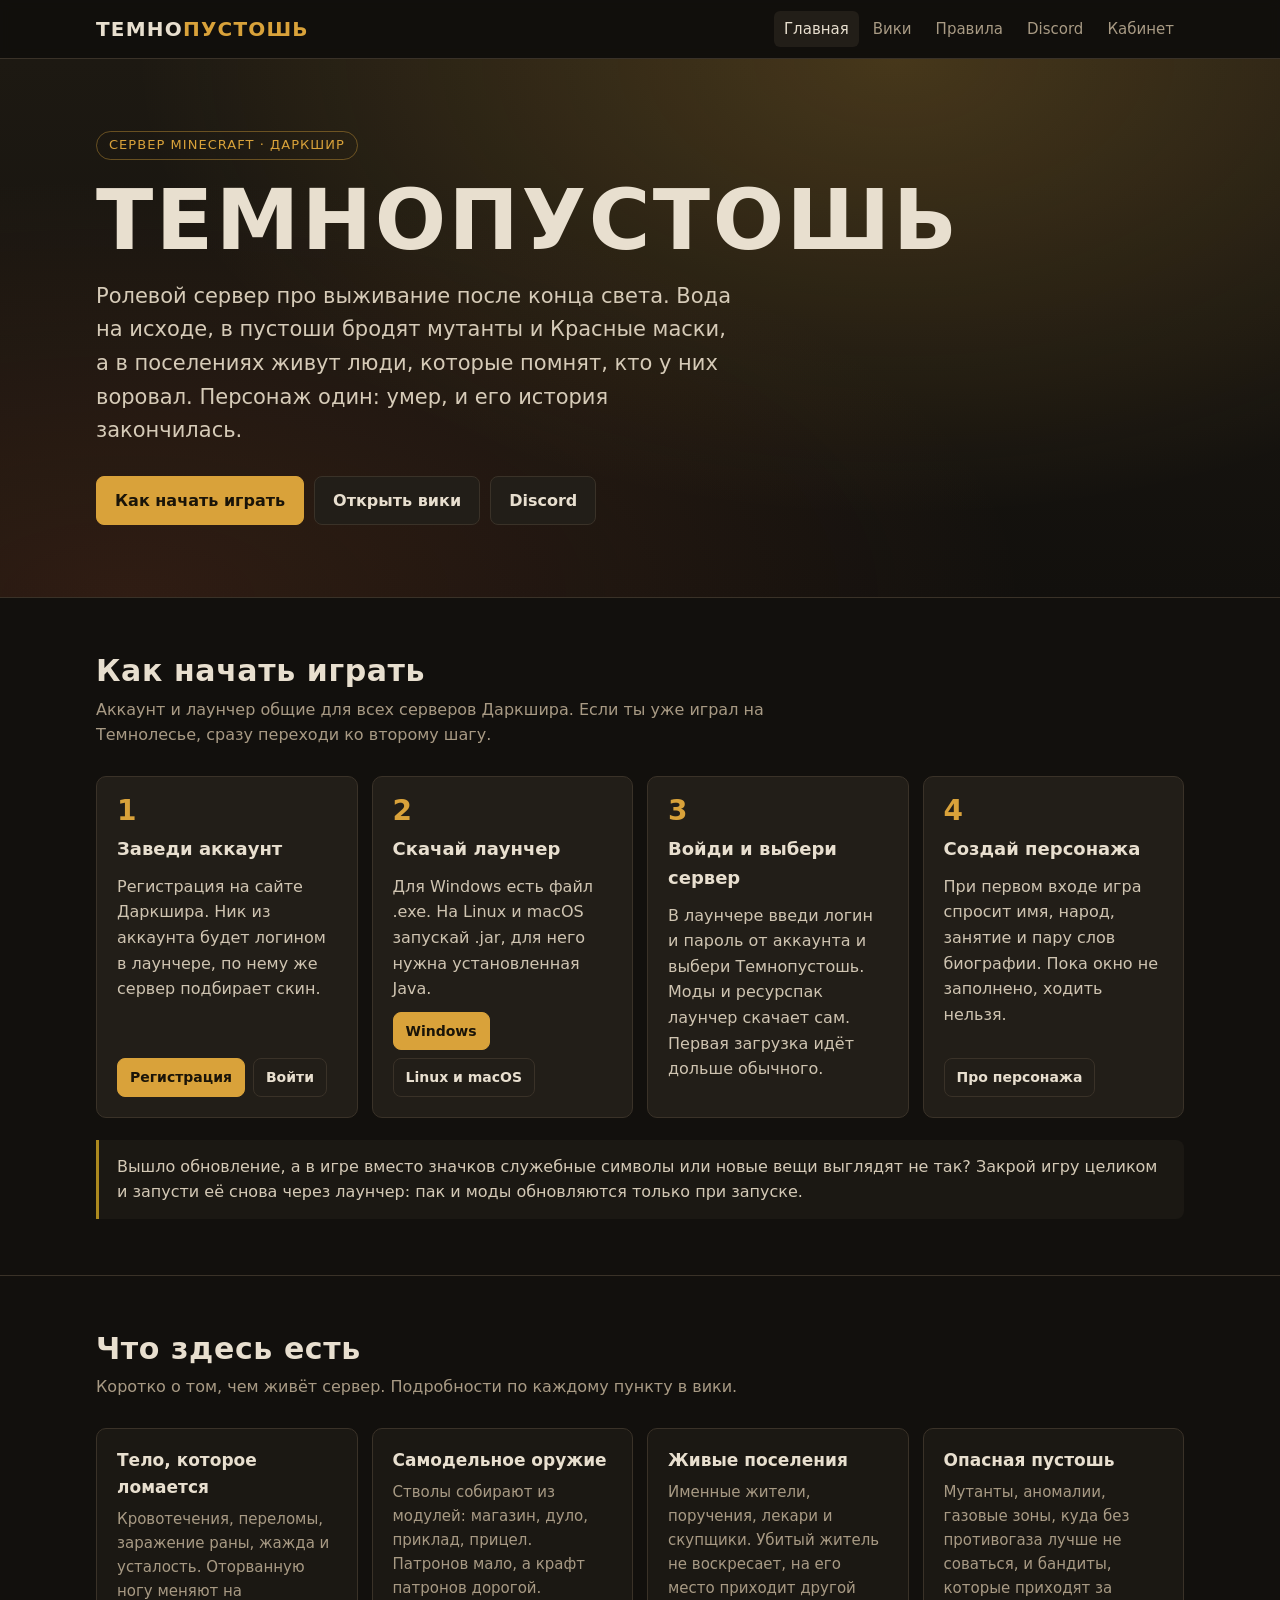
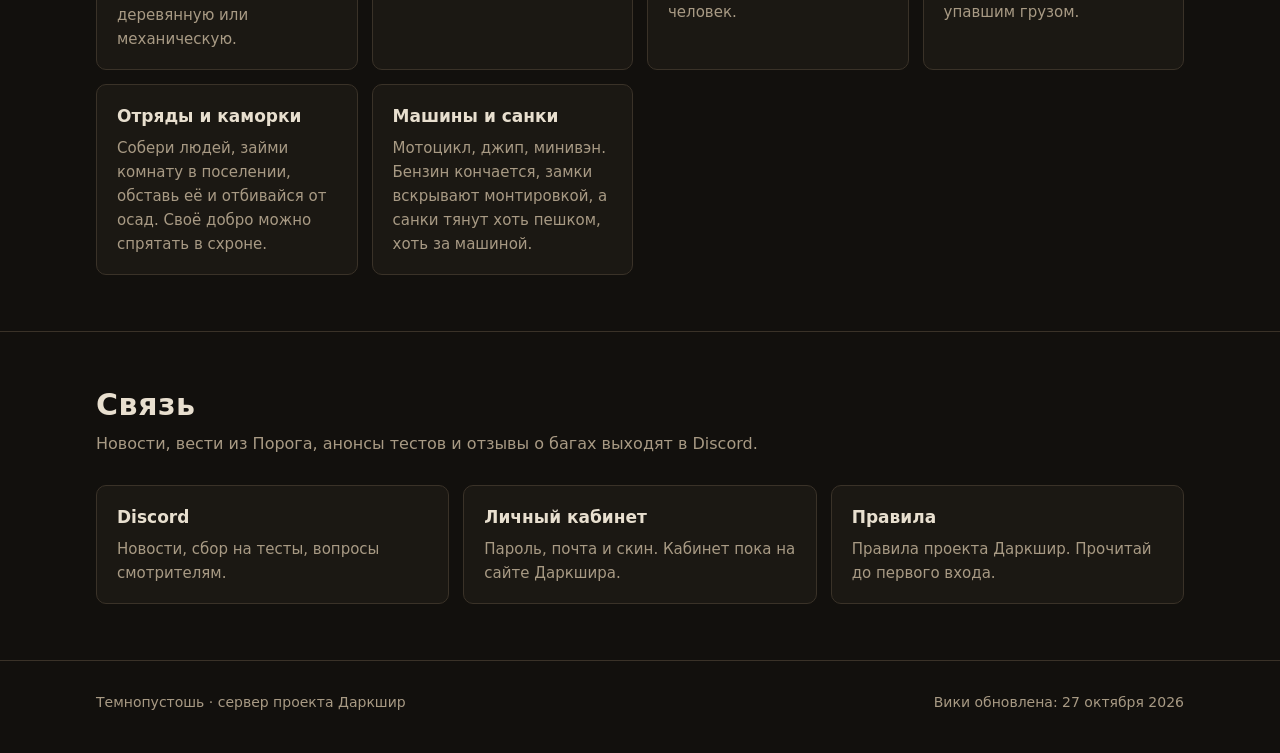
==== index.html @ 7903868f "Сайт и вики Темнопустоши" ====
<!doctype html>
<html lang="ru">
<head>
<meta charset="utf-8">
<meta name="viewport" content="width=device-width, initial-scale=1">
<title>Темнопустошь</title>
<meta name="description" content="Темнопустошь — ролевой сервер Minecraft про выживание в пустоши. Как начать играть, лаунчер, Discord и вики.">
<link rel="icon" href="data:image/svg+xml,%3Csvg xmlns='http://www.w3.org/2000/svg' viewBox='0 0 32 32'%3E%3Crect width='32' height='32' rx='6' fill='%2312100d'/%3E%3Cpath d='M6 24 16 6l10 18z' fill='none' stroke='%23d9a23a' stroke-width='3'/%3E%3C/svg%3E">
<link rel="stylesheet" href="style.css">
<script src="config.js"></script>
</head>
<body>
<header class="top">
  <div class="wrap">
    <a class="logo" href="index.html">Темно<span>пустошь</span></a>
    <nav class="nav">
      <a href="index.html" aria-current="page">Главная</a>
      <a href="wiki.html">Вики</a>
      <a data-link="rules" href="#">Правила</a>
      <a data-link="discord" href="#">Discord</a>
      <a data-link="profile" href="#">Кабинет</a>
    </nav>
  </div>
</header>

<main>
  <section class="hero">
    <div class="wrap">
      <span class="tag">Сервер Minecraft · Даркшир</span>
      <h1>Темнопустошь</h1>
      <p class="lead">Ролевой сервер про выживание после конца света. Вода на исходе, в пустоши бродят мутанты и Красные маски, а в поселениях живут люди, которые помнят, кто у них воровал. Персонаж один: умер, и его история закончилась.</p>
      <div class="actions">
        <a class="btn main" href="#start">Как начать играть</a>
        <a class="btn" href="wiki.html">Открыть вики</a>
        <a class="btn" data-link="discord" href="#">Discord</a>
      </div>
    </div>
  </section>

  <section class="block" id="start">
    <div class="wrap">
      <h2>Как начать играть</h2>
      <p class="sub">Аккаунт и лаунчер общие для всех серверов Даркшира. Если ты уже играл на Темнолесье, сразу переходи ко второму шагу.</p>
      <div class="steps">
        <div class="step">
          <h3>Заведи аккаунт</h3>
          <p>Регистрация на сайте Даркшира. Ник из аккаунта будет логином в лаунчере, по нему же сервер подбирает скин.</p>
          <div class="row">
            <a class="btn main small" data-link="register" href="#">Регистрация</a>
            <a class="btn small" data-link="login" href="#">Войти</a>
          </div>
        </div>
        <div class="step">
          <h3>Скачай лаунчер</h3>
          <p>Для Windows есть файл .exe. На Linux и macOS запускай .jar, для него нужна установленная Java.</p>
          <div class="row">
            <a class="btn main small" data-link="launcherWin" href="#">Windows</a>
            <a class="btn small" data-link="launcherJar" href="#">Linux и macOS</a>
          </div>
        </div>
        <div class="step">
          <h3>Войди и выбери сервер</h3>
          <p>В лаунчере введи логин и пароль от аккаунта и выбери Темнопустошь. Моды и ресурспак лаунчер скачает сам. Первая загрузка идёт дольше обычного.</p>
        </div>
        <div class="step">
          <h3>Создай персонажа</h3>
          <p>При первом входе игра спросит имя, народ, занятие и пару слов биографии. Пока окно не заполнено, ходить нельзя.</p>
          <div class="row"><a class="btn small" href="wiki.html#character">Про персонажа</a></div>
        </div>
      </div>
      <p class="note">Вышло обновление, а в игре вместо значков служебные символы или новые вещи выглядят не так? Закрой игру целиком и запусти её снова через лаунчер: пак и моды обновляются только при запуске.</p>
    </div>
  </section>

  <section class="block">
    <div class="wrap">
      <h2>Что здесь есть</h2>
      <p class="sub">Коротко о том, чем живёт сервер. Подробности по каждому пункту в вики.</p>
      <div class="cards">
        <a class="card" href="wiki.html#medical"><h3>Тело, которое ломается</h3><p>Кровотечения, переломы, заражение раны, жажда и усталость. Оторванную ногу меняют на деревянную или механическую.</p></a>
        <a class="card" href="wiki.html#weapons"><h3>Самодельное оружие</h3><p>Стволы собирают из модулей: магазин, дуло, приклад, прицел. Патронов мало, а крафт патронов дорогой.</p></a>
        <a class="card" href="wiki.html#npc"><h3>Живые поселения</h3><p>Именные жители, поручения, лекари и скупщики. Убитый житель не воскресает, на его место приходит другой человек.</p></a>
        <a class="card" href="wiki.html#world"><h3>Опасная пустошь</h3><p>Мутанты, аномалии, газовые зоны, куда без противогаза лучше не соваться, и бандиты, которые приходят за упавшим грузом.</p></a>
        <a class="card" href="wiki.html#territory"><h3>Отряды и каморки</h3><p>Собери людей, займи комнату в поселении, обставь её и отбивайся от осад. Своё добро можно спрятать в схроне.</p></a>
        <a class="card" href="wiki.html#transport"><h3>Машины и санки</h3><p>Мотоцикл, джип, минивэн. Бензин кончается, замки вскрывают монтировкой, а санки тянут хоть пешком, хоть за машиной.</p></a>
      </div>
    </div>
  </section>

  <section class="block">
    <div class="wrap">
      <h2>Связь</h2>
      <p class="sub">Новости, вести из Порога, анонсы тестов и отзывы о багах выходят в Discord.</p>
      <div class="cards">
        <a class="card" data-link="discord" href="#"><h3>Discord</h3><p>Новости, сбор на тесты, вопросы смотрителям.</p></a>
        <a class="card" data-link="profile" href="#"><h3>Личный кабинет</h3><p>Пароль, почта и скин. Кабинет пока на сайте Даркшира.</p></a>
        <a class="card" data-link="rules" href="#"><h3>Правила</h3><p>Правила проекта Даркшир. Прочитай до первого входа.</p></a>
      </div>
    </div>
  </section>
</main>

<footer class="foot">
  <div class="wrap">
    <span>Темнопустошь · сервер проекта Даркшир</span>
    <span>Вики обновлена: <span data-site="updated"></span></span>
  </div>
</footer>
</body>
</html>
---- style.css ----
:root {
  --bg: #12100d;
  --bg-2: #1b1813;
  --panel: #221e18;
  --line: #3a3228;
  --text: #e8dfcf;
  --muted: #a89a84;
  --accent: #d9a23a;
  --accent-2: #ac891e;
  --rust: #b4552d;
  --ok: #8fae5b;
  --radius: 10px;
  --wrap: 1120px;
  --font: "Segoe UI", system-ui, -apple-system, Roboto, "Helvetica Neue", Arial, sans-serif;
  --font-head: "Bahnschrift", "Arial Narrow", "Roboto Condensed", var(--font);
}

* { box-sizing: border-box; }
html { scroll-behavior: smooth; }
body {
  margin: 0;
  background: var(--bg);
  color: var(--text);
  font: 16px/1.6 var(--font);
  -webkit-font-smoothing: antialiased;
}
a { color: var(--accent); }
a:hover { color: #f0c066; }
img { max-width: 100%; }
.wrap { max-width: var(--wrap); margin: 0 auto; padding: 0 16px; }

/* Шапка */
.top {
  position: sticky; top: 0; z-index: 10;
  background: rgba(18, 16, 13, .92);
  backdrop-filter: blur(6px);
  border-bottom: 1px solid var(--line);
}
.top .wrap { display: flex; align-items: center; gap: 16px; min-height: 58px; flex-wrap: wrap; }
.logo {
  font: 700 20px/1 var(--font-head); letter-spacing: .06em; text-transform: uppercase;
  color: var(--text); text-decoration: none; margin-right: auto;
}
.logo span { color: var(--accent); }
.nav { display: flex; gap: 4px; flex-wrap: wrap; }
.nav a {
  color: var(--muted); text-decoration: none; padding: 6px 10px; border-radius: 6px; font-size: 15px;
}
.nav a:hover, .nav a[aria-current="page"] { color: var(--text); background: var(--panel); }

/* Кнопки */
.btn {
  display: inline-flex; align-items: center; justify-content: center; gap: 8px;
  padding: 11px 18px; border-radius: 8px; border: 1px solid var(--line);
  background: var(--panel); color: var(--text); text-decoration: none; font-weight: 600;
  transition: border-color .15s, background .15s;
}
.btn:hover { border-color: var(--accent); color: var(--text); }
.btn.main { background: var(--accent); border-color: var(--accent); color: #1a1408; }
.btn.main:hover { background: #f0b850; color: #1a1408; }
.btn.small { padding: 7px 12px; font-size: 14px; }

/* Главная */
.hero {
  position: relative; overflow: hidden;
  border-bottom: 1px solid var(--line);
  background:
    radial-gradient(ellipse at 70% 0%, rgba(217, 162, 58, .22), transparent 60%),
    radial-gradient(ellipse at 10% 100%, rgba(180, 85, 45, .18), transparent 55%),
    linear-gradient(180deg, #1d1912, var(--bg));
}
.hero .wrap { padding-top: 72px; padding-bottom: 72px; }
.hero h1 {
  font: 700 clamp(40px, 8vw, 84px)/1 var(--font-head);
  letter-spacing: .03em; text-transform: uppercase; margin: 0 0 18px;
}
.hero p.lead { font-size: clamp(17px, 2.2vw, 21px); max-width: 640px; color: #d6cbb8; margin: 0 0 28px; }
.hero .actions { display: flex; gap: 10px; flex-wrap: wrap; }
.tag {
  display: inline-block; font-size: 13px; letter-spacing: .08em; text-transform: uppercase;
  color: var(--accent); border: 1px solid rgba(217, 162, 58, .4); border-radius: 99px; padding: 3px 12px; margin-bottom: 18px;
}

section.block { padding: 56px 0; border-bottom: 1px solid var(--line); }
section.block h2 { font: 700 30px/1.15 var(--font-head); margin: 0 0 8px; letter-spacing: .02em; }
section.block > .wrap > p.sub { color: var(--muted); margin: 0 0 28px; max-width: 680px; }

.steps { display: grid; grid-template-columns: repeat(auto-fit, minmax(230px, 1fr)); gap: 14px; counter-reset: step; }
.step {
  background: var(--panel); border: 1px solid var(--line); border-radius: var(--radius); padding: 20px;
  display: flex; flex-direction: column; gap: 10px;
}
.step::before {
  counter-increment: step; content: counter(step);
  font: 700 28px/1 var(--font-head); color: var(--accent);
}
.step h3 { margin: 0; font-size: 18px; }
.step p { margin: 0; color: #cfc4b1; flex: 1; }
.step .row { display: flex; gap: 8px; flex-wrap: wrap; }

.cards { display: grid; grid-template-columns: repeat(auto-fit, minmax(250px, 1fr)); gap: 14px; }
.card {
  display: block; background: var(--bg-2); border: 1px solid var(--line); border-radius: var(--radius);
  padding: 18px 20px; color: var(--text); text-decoration: none;
}
a.card:hover { border-color: var(--accent); color: var(--text); }
.card h3 { margin: 0 0 6px; font-size: 17px; }
.card p { margin: 0; color: var(--muted); font-size: 15px; }

.note {
  background: var(--bg-2); border-left: 3px solid var(--accent-2); padding: 14px 18px; border-radius: 0 8px 8px 0;
  color: #d4c9b6; margin: 22px 0 0;
}
.foot { padding: 30px 0 40px; color: var(--muted); font-size: 14px; }
.foot .wrap { display: flex; gap: 16px; flex-wrap: wrap; justify-content: space-between; }
.foot a { color: var(--muted); }

/* Вики */
.wiki { display: grid; grid-template-columns: 260px minmax(0, 1fr); gap: 32px; padding-top: 28px; padding-bottom: 60px; }
.side { position: sticky; top: 74px; align-self: start; max-height: calc(100vh - 90px); overflow: auto; padding-right: 4px; }
.search {
  width: 100%; padding: 10px 12px; border-radius: 8px; border: 1px solid var(--line);
  background: var(--bg-2); color: var(--text); font: inherit; margin-bottom: 14px;
}
.search:focus { outline: none; border-color: var(--accent); }
.toc { list-style: none; margin: 0; padding: 0; }
.toc a {
  display: block; padding: 6px 10px; border-radius: 6px; color: var(--muted); text-decoration: none; font-size: 15px;
}
.toc a:hover { color: var(--text); background: var(--panel); }
.toc a.on { color: var(--text); background: var(--panel); box-shadow: inset 2px 0 0 var(--accent); }
.toc .n { float: right; color: #6f6455; font-size: 13px; }

.article h1 { font: 700 34px/1.1 var(--font-head); margin: 0 0 6px; }
.article .intro { color: var(--muted); margin: 0 0 24px; }
.entry {
  background: var(--bg-2); border: 1px solid var(--line); border-radius: var(--radius);
  padding: 18px 22px; margin-bottom: 14px; scroll-margin-top: 80px;
}
.entry h2 { font-size: 20px; margin: 0 0 4px; }
.entry h2 a { color: var(--text); text-decoration: none; }
.entry h2 a:hover::after { content: " #"; color: var(--accent); }
.entry .lead { color: #e2d6c2; margin: 0 0 10px; font-weight: 500; }
.entry p { margin: 0 0 8px; color: #cdc2af; }
.entry ul { margin: 0 0 8px; padding-left: 20px; color: #cdc2af; }
.entry li { margin-bottom: 4px; }
.keys {
  margin-top: 10px; padding-top: 10px; border-top: 1px dashed var(--line);
  font-size: 14px; color: var(--muted);
}
.keys b { color: var(--accent); font-weight: 600; }
kbd {
  font: 600 13px/1 var(--font); padding: 3px 6px; border-radius: 4px; border: 1px solid #4a4134;
  background: #2b251d; color: var(--text); white-space: nowrap;
}
mark { background: rgba(217, 162, 58, .35); color: inherit; border-radius: 2px; }
.empty { color: var(--muted); padding: 30px 0; }
.menu-btn { display: none; }

@media (max-width: 860px) {
  .wiki { grid-template-columns: 1fr; gap: 0; padding-top: 16px; }
  .side { position: static; max-height: none; overflow: visible; margin-bottom: 18px; }
  .toc { display: none; }
  .toc.open { display: block; margin-bottom: 8px; }
  .menu-btn { display: inline-flex; width: 100%; margin-bottom: 10px; }
  .hero .wrap { padding-top: 48px; padding-bottom: 48px; }
  .entry { padding: 16px; }
  .nav a { padding: 6px 8px; }
}
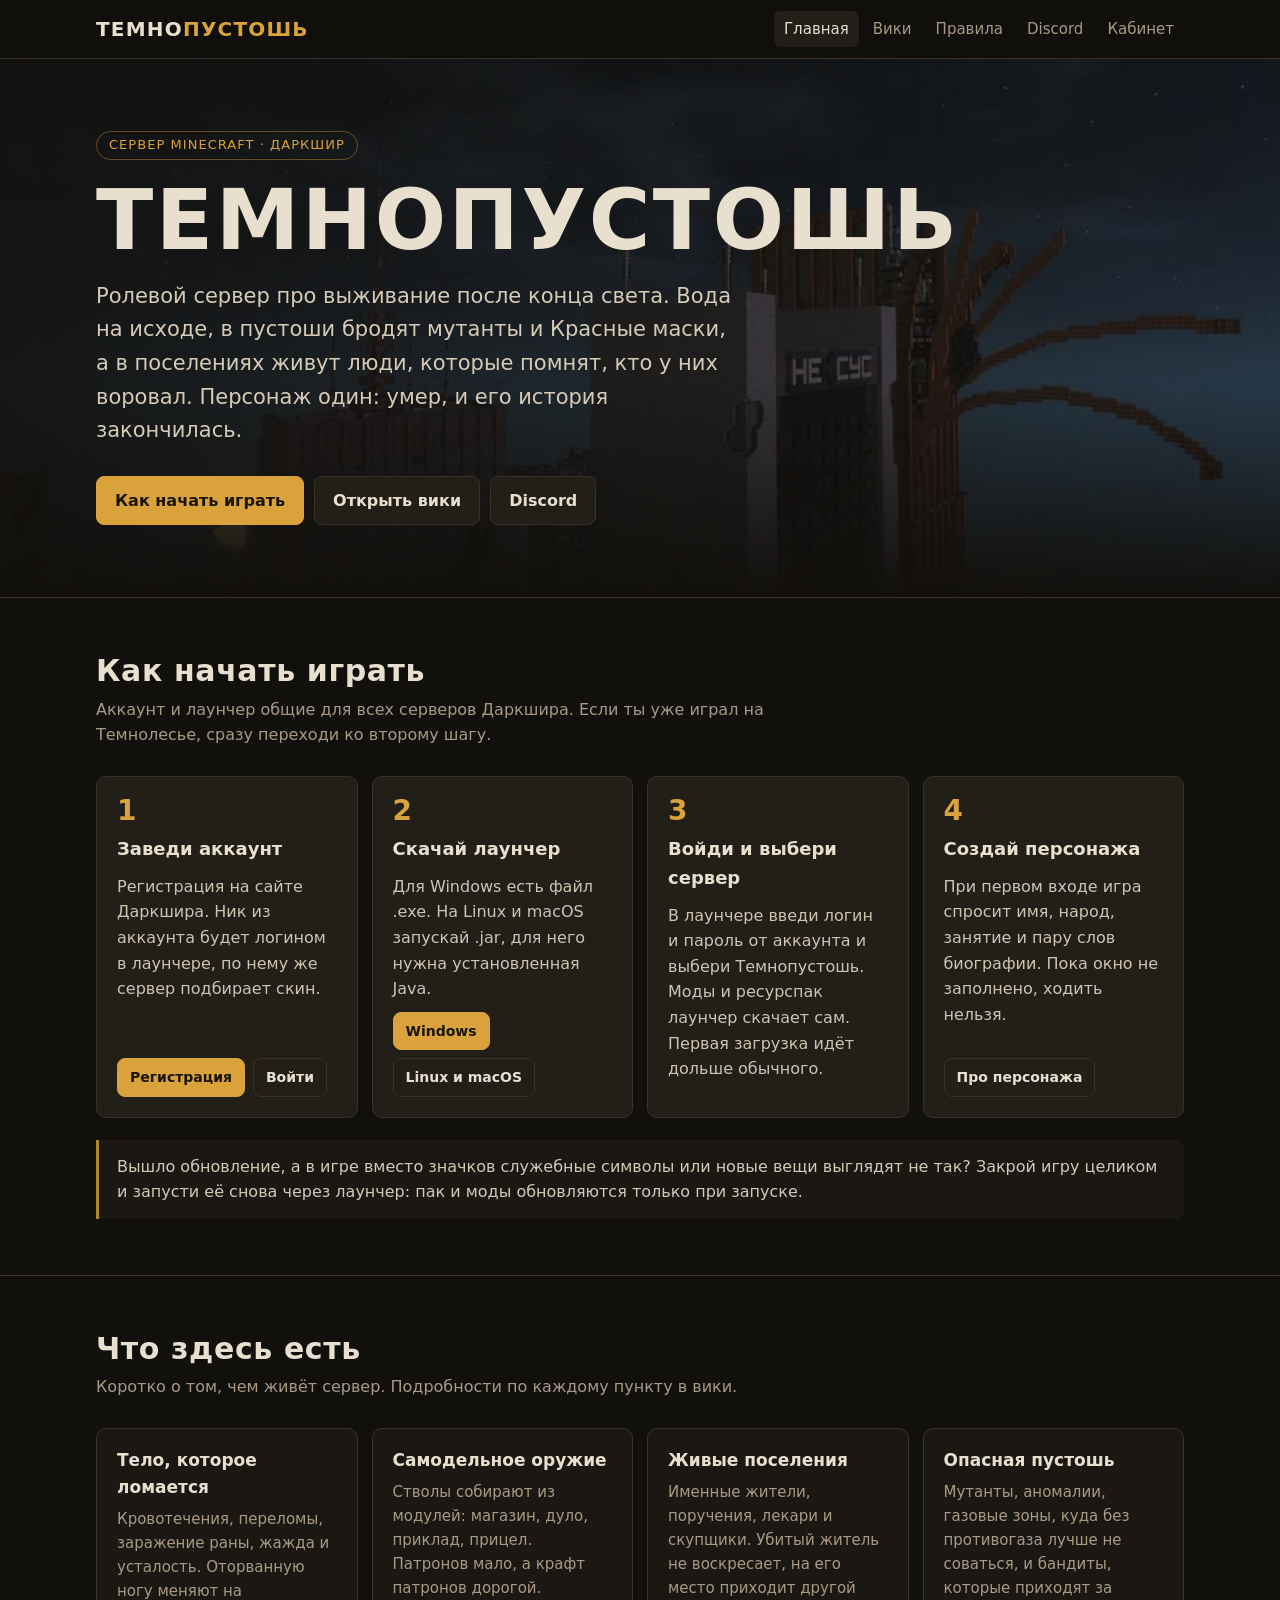
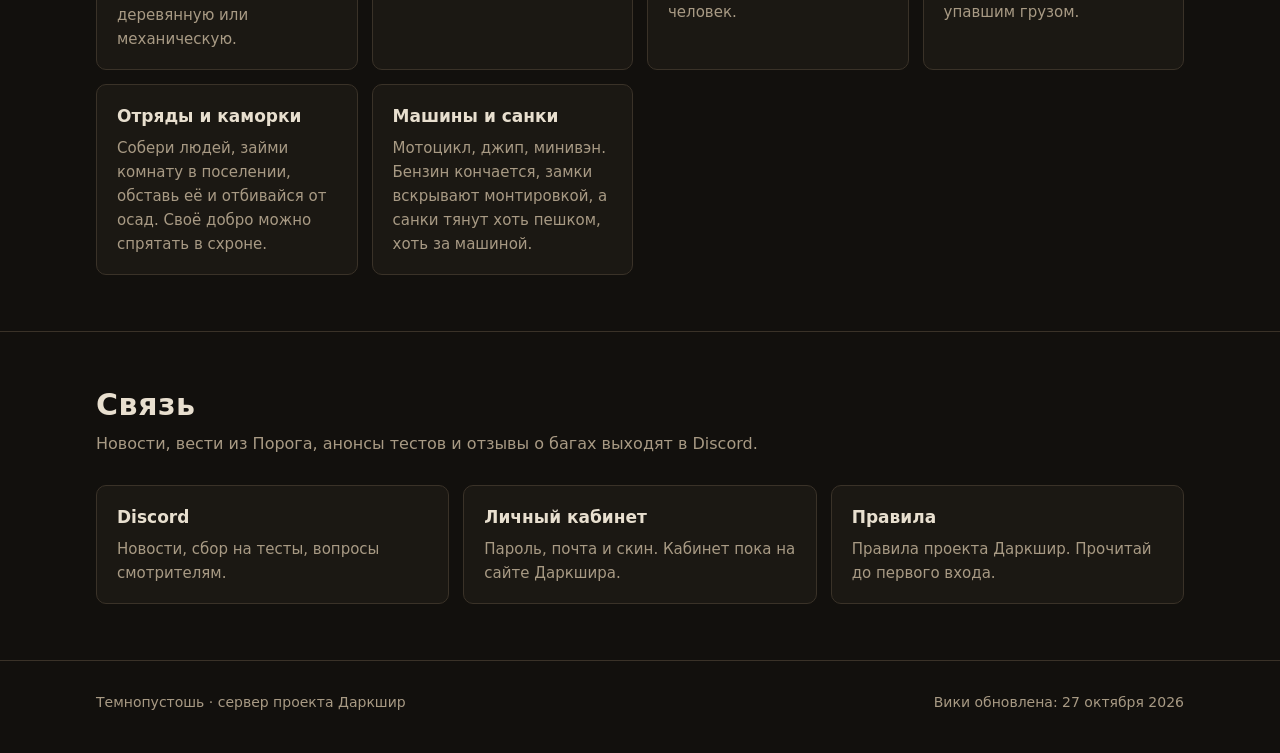
==== commit ed892dad: "Ролик-гифка в шапке главной" ====
--- a/index.html
+++ b/index.html
@@ -25,6 +25,9 @@
 
 <main>
   <section class="hero">
+    <video class="hero-video" autoplay muted loop playsinline preload="metadata" poster="media/hero.jpg" aria-hidden="true">
+      <source src="media/hero.mp4" type="video/mp4">
+    </video>
     <div class="wrap">
       <span class="tag">Сервер Minecraft · Даркшир</span>
       <h1>Темнопустошь</h1>
--- a/style.css
+++ b/style.css
@@ -69,7 +69,21 @@
     radial-gradient(ellipse at 10% 100%, rgba(180, 85, 45, .18), transparent 55%),
     linear-gradient(180deg, #1d1912, var(--bg));
 }
-.hero .wrap { padding-top: 72px; padding-bottom: 72px; }
+.hero .wrap { position: relative; z-index: 1; padding-top: 72px; padding-bottom: 72px; }
+/* Нарезка из записей 27.10, без звука, крутится как гифка под затемнением. */
+.hero-video {
+  position: absolute; inset: 0; width: 100%; height: 100%;
+  object-fit: cover; z-index: 0; opacity: .9;
+}
+.hero::after {
+  content: ""; position: absolute; inset: 0; z-index: 0; pointer-events: none;
+  background:
+    linear-gradient(90deg, rgba(18, 16, 13, .85) 0%, rgba(18, 16, 13, .45) 50%, rgba(18, 16, 13, .05) 100%),
+    linear-gradient(180deg, transparent 60%, var(--bg));
+}
+@media (prefers-reduced-motion: reduce) {
+  .hero-video { display: none; }
+}
 .hero h1 {
   font: 700 clamp(40px, 8vw, 84px)/1 var(--font-head);
   letter-spacing: .03em; text-transform: uppercase; margin: 0 0 18px;
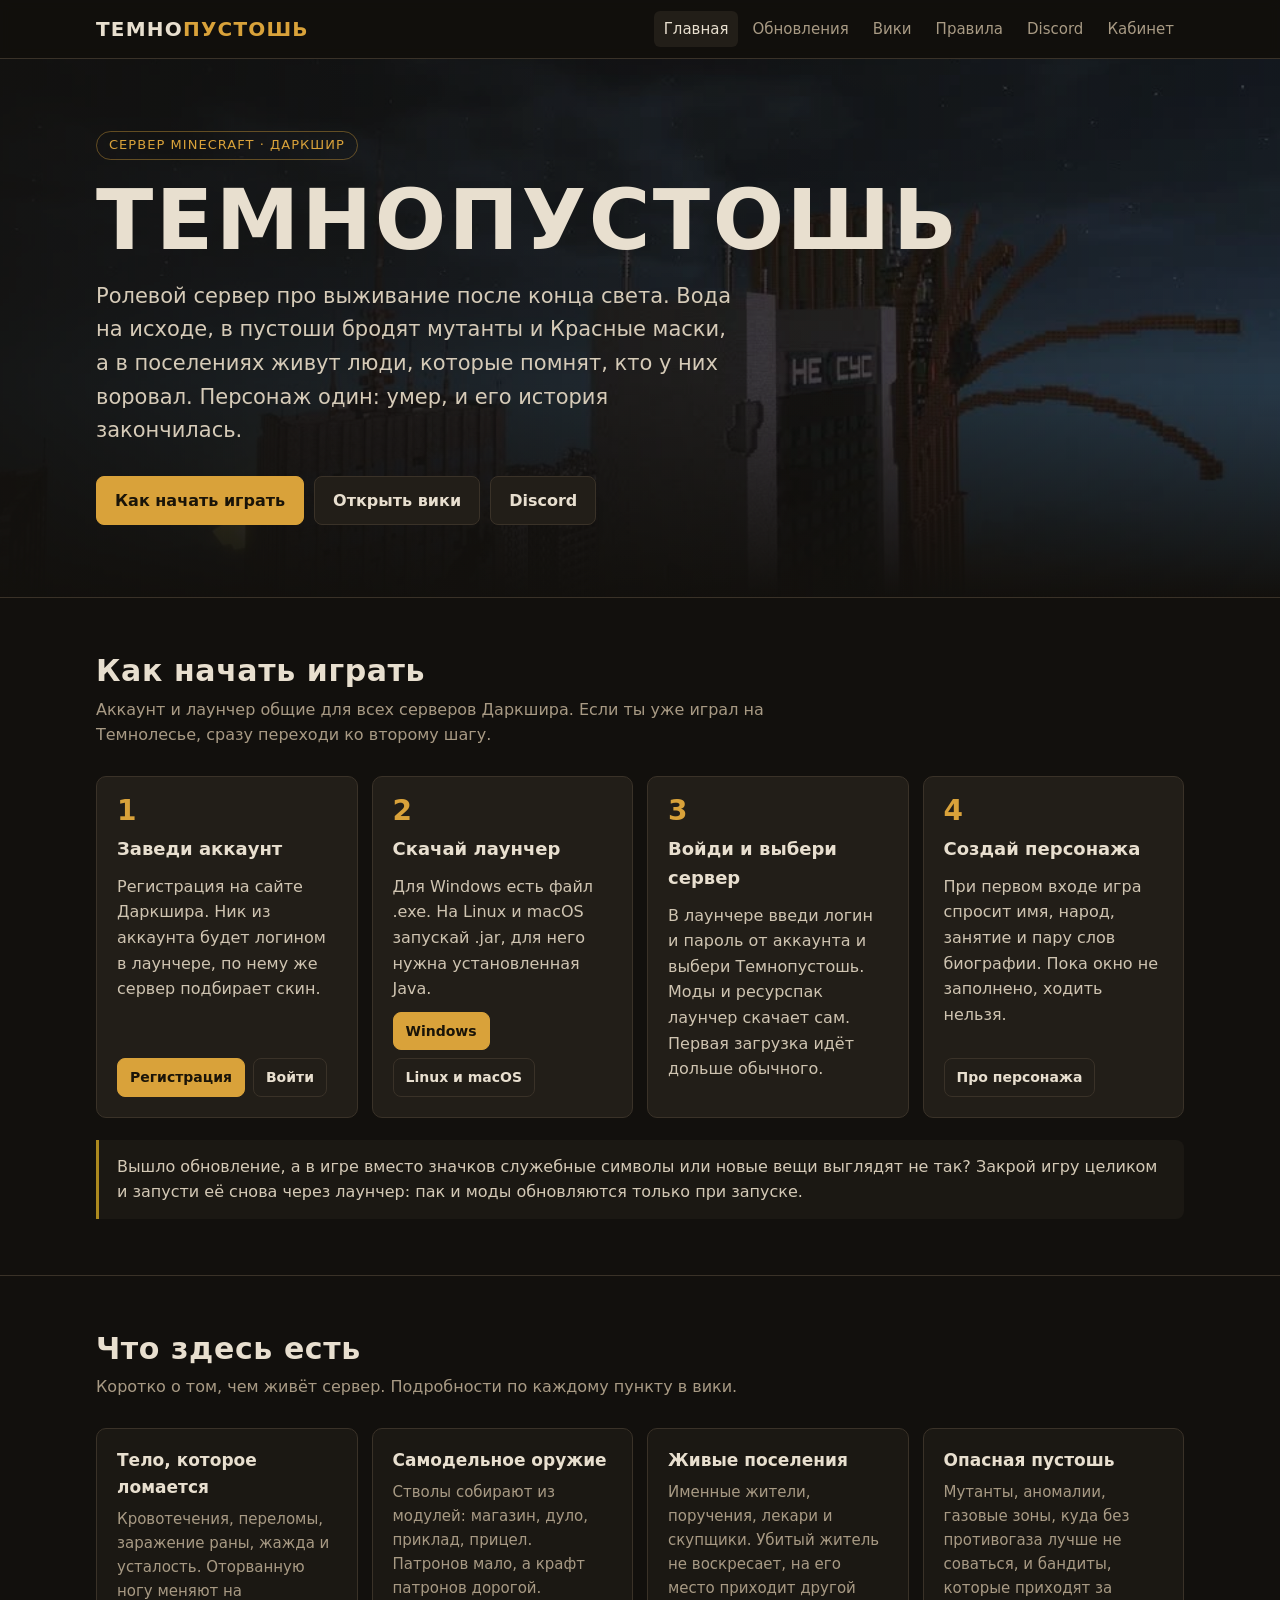
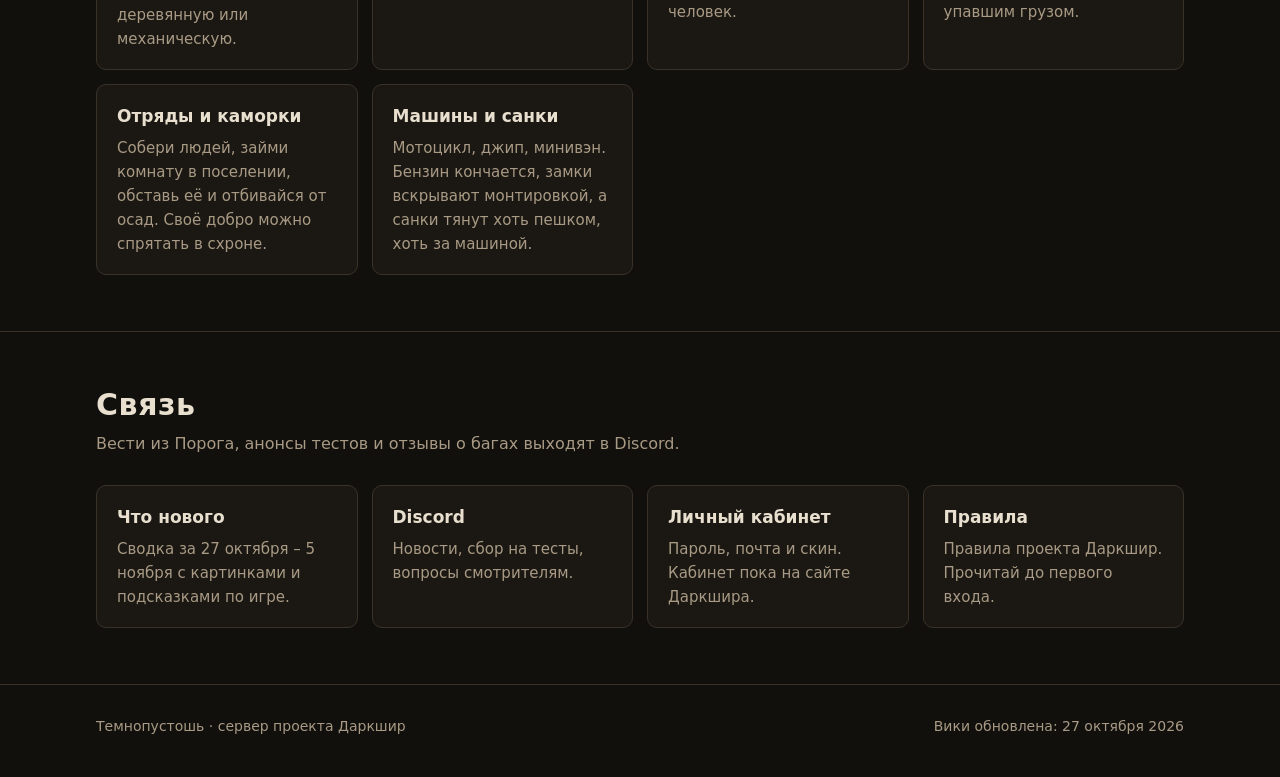
==== commit 44c44755: "Вести Темнопустоши за 27 октября – 5 ноября" ====
--- a/index.html
+++ b/index.html
@@ -15,6 +15,7 @@
     <a class="logo" href="index.html">Темно<span>пустошь</span></a>
     <nav class="nav">
       <a href="index.html" aria-current="page">Главная</a>
+      <a href="updates-20261105.html">Обновления</a>
       <a href="wiki.html">Вики</a>
       <a data-link="rules" href="#">Правила</a>
       <a data-link="discord" href="#">Discord</a>
@@ -93,8 +94,9 @@
   <section class="block">
     <div class="wrap">
       <h2>Связь</h2>
-      <p class="sub">Новости, вести из Порога, анонсы тестов и отзывы о багах выходят в Discord.</p>
+      <p class="sub">Вести из Порога, анонсы тестов и отзывы о багах выходят в Discord.</p>
       <div class="cards">
+        <a class="card" href="updates-20261105.html"><h3>Что нового</h3><p>Сводка за 27 октября – 5 ноября с картинками и подсказками по игре.</p></a>
         <a class="card" data-link="discord" href="#"><h3>Discord</h3><p>Новости, сбор на тесты, вопросы смотрителям.</p></a>
         <a class="card" data-link="profile" href="#"><h3>Личный кабинет</h3><p>Пароль, почта и скин. Кабинет пока на сайте Даркшира.</p></a>
         <a class="card" data-link="rules" href="#"><h3>Правила</h3><p>Правила проекта Даркшир. Прочитай до первого входа.</p></a>
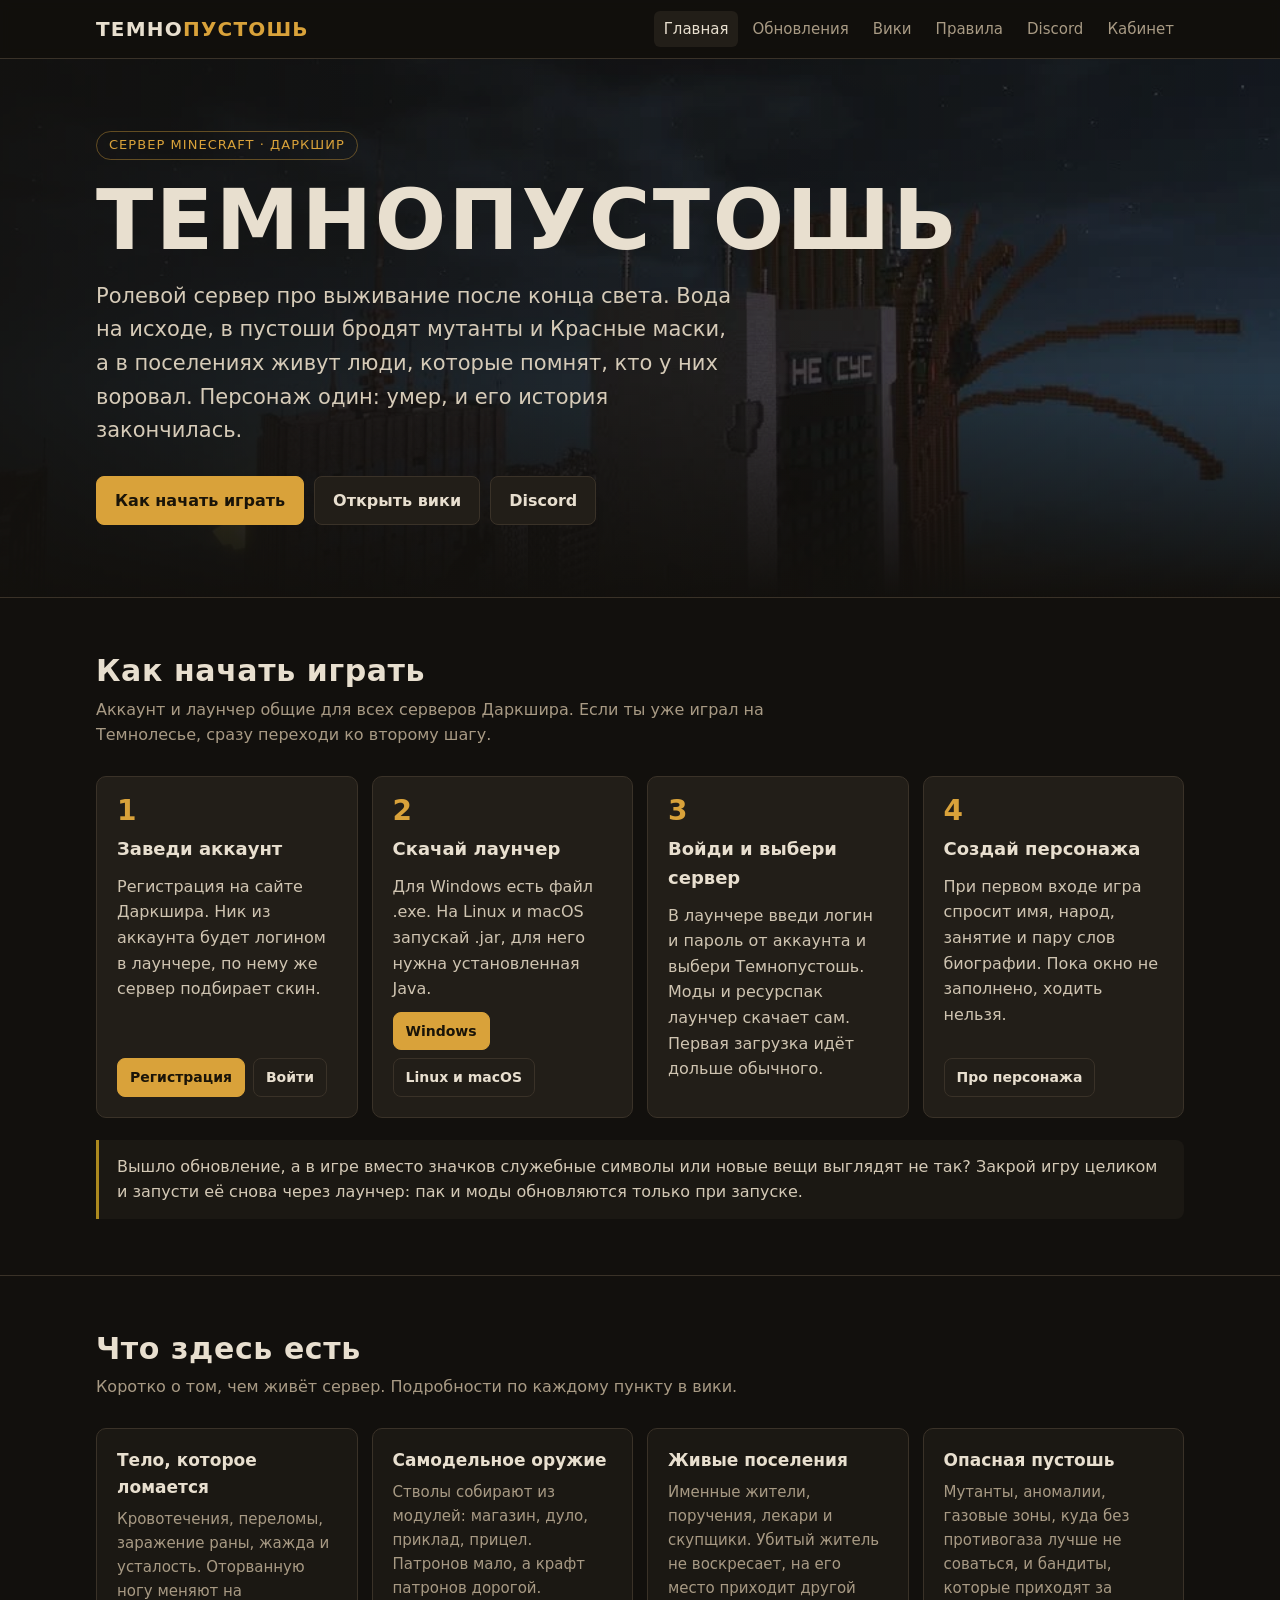
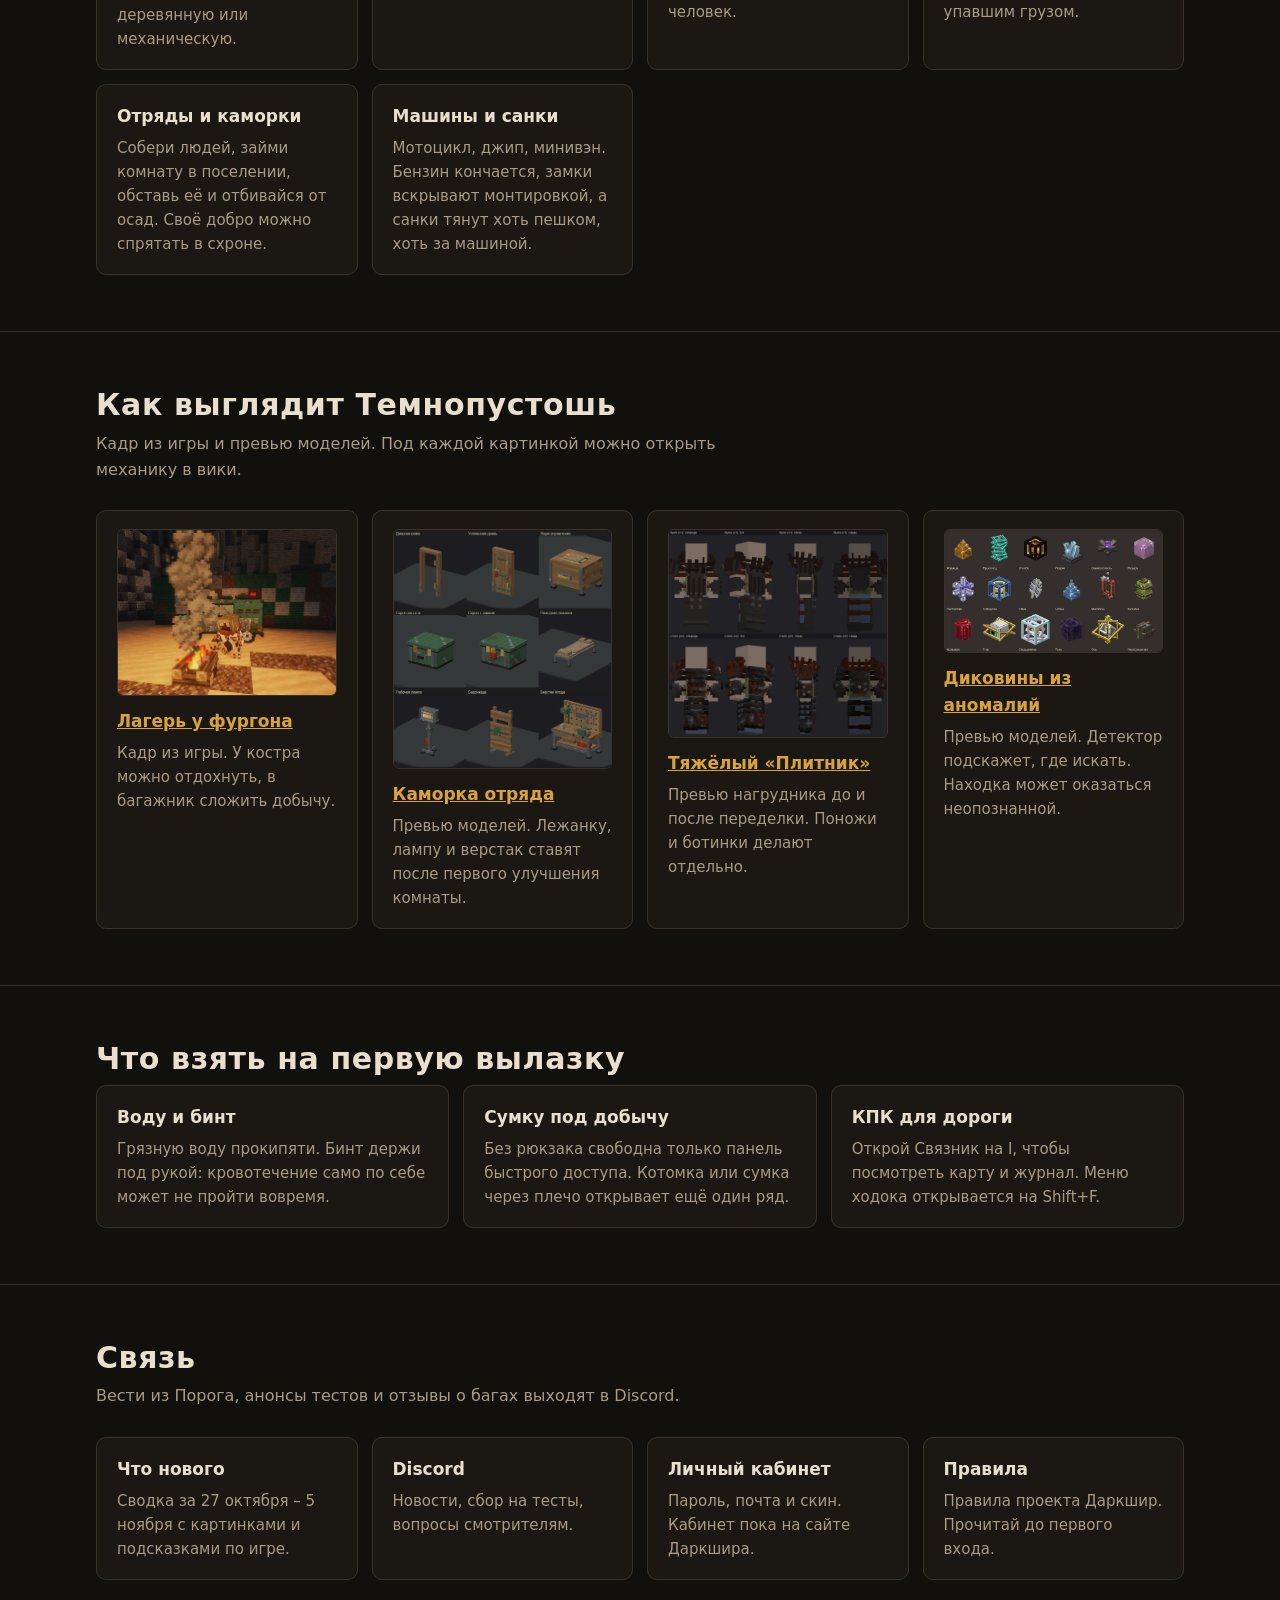
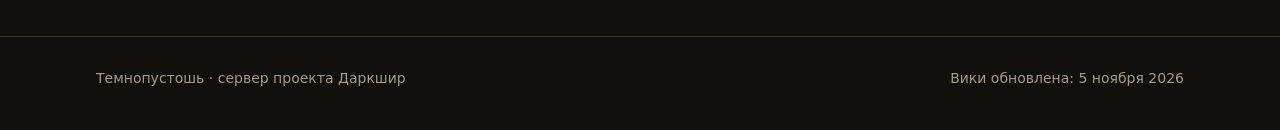
==== commit ac291d63: "Галерея Темнопустоши и обновление вики" ====
--- a/index.html
+++ b/index.html
@@ -6,8 +6,8 @@
 <title>Темнопустошь</title>
 <meta name="description" content="Темнопустошь — ролевой сервер Minecraft про выживание в пустоши. Как начать играть, лаунчер, Discord и вики.">
 <link rel="icon" href="data:image/svg+xml,%3Csvg xmlns='http://www.w3.org/2000/svg' viewBox='0 0 32 32'%3E%3Crect width='32' height='32' rx='6' fill='%2312100d'/%3E%3Cpath d='M6 24 16 6l10 18z' fill='none' stroke='%23d9a23a' stroke-width='3'/%3E%3C/svg%3E">
-<link rel="stylesheet" href="style.css">
-<script src="config.js"></script>
+<link rel="stylesheet" href="style.css?v=20261105">
+<script src="config.js?v=20261105"></script>
 </head>
 <body>
 <header class="top">
@@ -91,6 +91,46 @@
     </div>
   </section>
 
+  <section class="block" id="gallery">
+    <div class="wrap">
+      <h2>Как выглядит Темнопустошь</h2>
+      <p class="sub">Кадр из игры и превью моделей. Под каждой картинкой можно открыть механику в вики.</p>
+      <div class="cards gallery">
+        <article class="card">
+          <a href="field-camp.png"><img src="field-camp.png" width="880" height="666" loading="lazy" alt="Ходок у костра рядом с зелёным фургоном"></a>
+          <h3><a href="wiki.html#cars">Лагерь у фургона</a></h3>
+          <p>Кадр из игры. У костра можно отдохнуть, в багажник сложить добычу.</p>
+        </article>
+        <article class="card">
+          <a href="field-room.png"><img src="field-room.png" width="960" height="1050" loading="lazy" alt="Модели мебели, дверей и схронов для каморок"></a>
+          <h3><a href="wiki.html#kamorka">Каморка отряда</a></h3>
+          <p>Превью моделей. Лежанку, лампу и верстак ставят после первого улучшения комнаты.</p>
+        </article>
+        <article class="card">
+          <a href="vesti7-plitnik.png"><img src="vesti7-plitnik.png" width="1040" height="988" loading="lazy" alt="Тяжёлый Плитник спереди, сбоку и сзади"></a>
+          <h3><a href="wiki.html#heavy-plitnik">Тяжёлый «Плитник»</a></h3>
+          <p>Превью нагрудника до и после переделки. Поножи и ботинки делают отдельно.</p>
+        </article>
+        <article class="card">
+          <a href="vesti7-artifacts.png"><img src="vesti7-artifacts.png" width="1296" height="726" loading="lazy" alt="Диковины из аномалий, разложенные по видам"></a>
+          <h3><a href="wiki.html#artifacts">Диковины из аномалий</a></h3>
+          <p>Превью моделей. Детектор подскажет, где искать. Находка может оказаться неопознанной.</p>
+        </article>
+      </div>
+    </div>
+  </section>
+
+  <section class="block">
+    <div class="wrap">
+      <h2>Что взять на первую вылазку</h2>
+      <div class="cards">
+        <a class="card" href="wiki.html#water"><h3>Воду и бинт</h3><p>Грязную воду прокипяти. Бинт держи под рукой: кровотечение само по себе может не пройти вовремя.</p></a>
+        <a class="card" href="wiki.html#backpacks"><h3>Сумку под добычу</h3><p>Без рюкзака свободна только панель быстрого доступа. Котомка или сумка через плечо открывает ещё один ряд.</p></a>
+        <a class="card" href="wiki.html#pda"><h3>КПК для дороги</h3><p>Открой Связник на I, чтобы посмотреть карту и журнал. Меню ходока открывается на Shift+F.</p></a>
+      </div>
+    </div>
+  </section>
+
   <section class="block">
     <div class="wrap">
       <h2>Связь</h2>
--- a/style.css
+++ b/style.css
@@ -120,6 +120,10 @@
 a.card:hover { border-color: var(--accent); color: var(--text); }
 .card h3 { margin: 0 0 6px; font-size: 17px; }
 .card p { margin: 0; color: var(--muted); font-size: 15px; }
+.gallery img {
+  display: block; width: 100%; height: auto; margin-bottom: 12px;
+  border: 1px solid var(--line); border-radius: 6px; background: var(--bg);
+}
 
 .note {
   background: var(--bg-2); border-left: 3px solid var(--accent-2); padding: 14px 18px; border-radius: 0 8px 8px 0;
@@ -158,6 +162,9 @@
 .entry p { margin: 0 0 8px; color: #cdc2af; }
 .entry ul { margin: 0 0 8px; padding-left: 20px; color: #cdc2af; }
 .entry li { margin-bottom: 4px; }
+.entry-media { margin: 16px 0 6px; }
+.entry-media img { display: block; height: auto; border-radius: 6px; }
+.entry-media figcaption { margin-top: 6px; font-size: 14px; color: var(--muted); }
 .keys {
   margin-top: 10px; padding-top: 10px; border-top: 1px dashed var(--line);
   font-size: 14px; color: var(--muted);
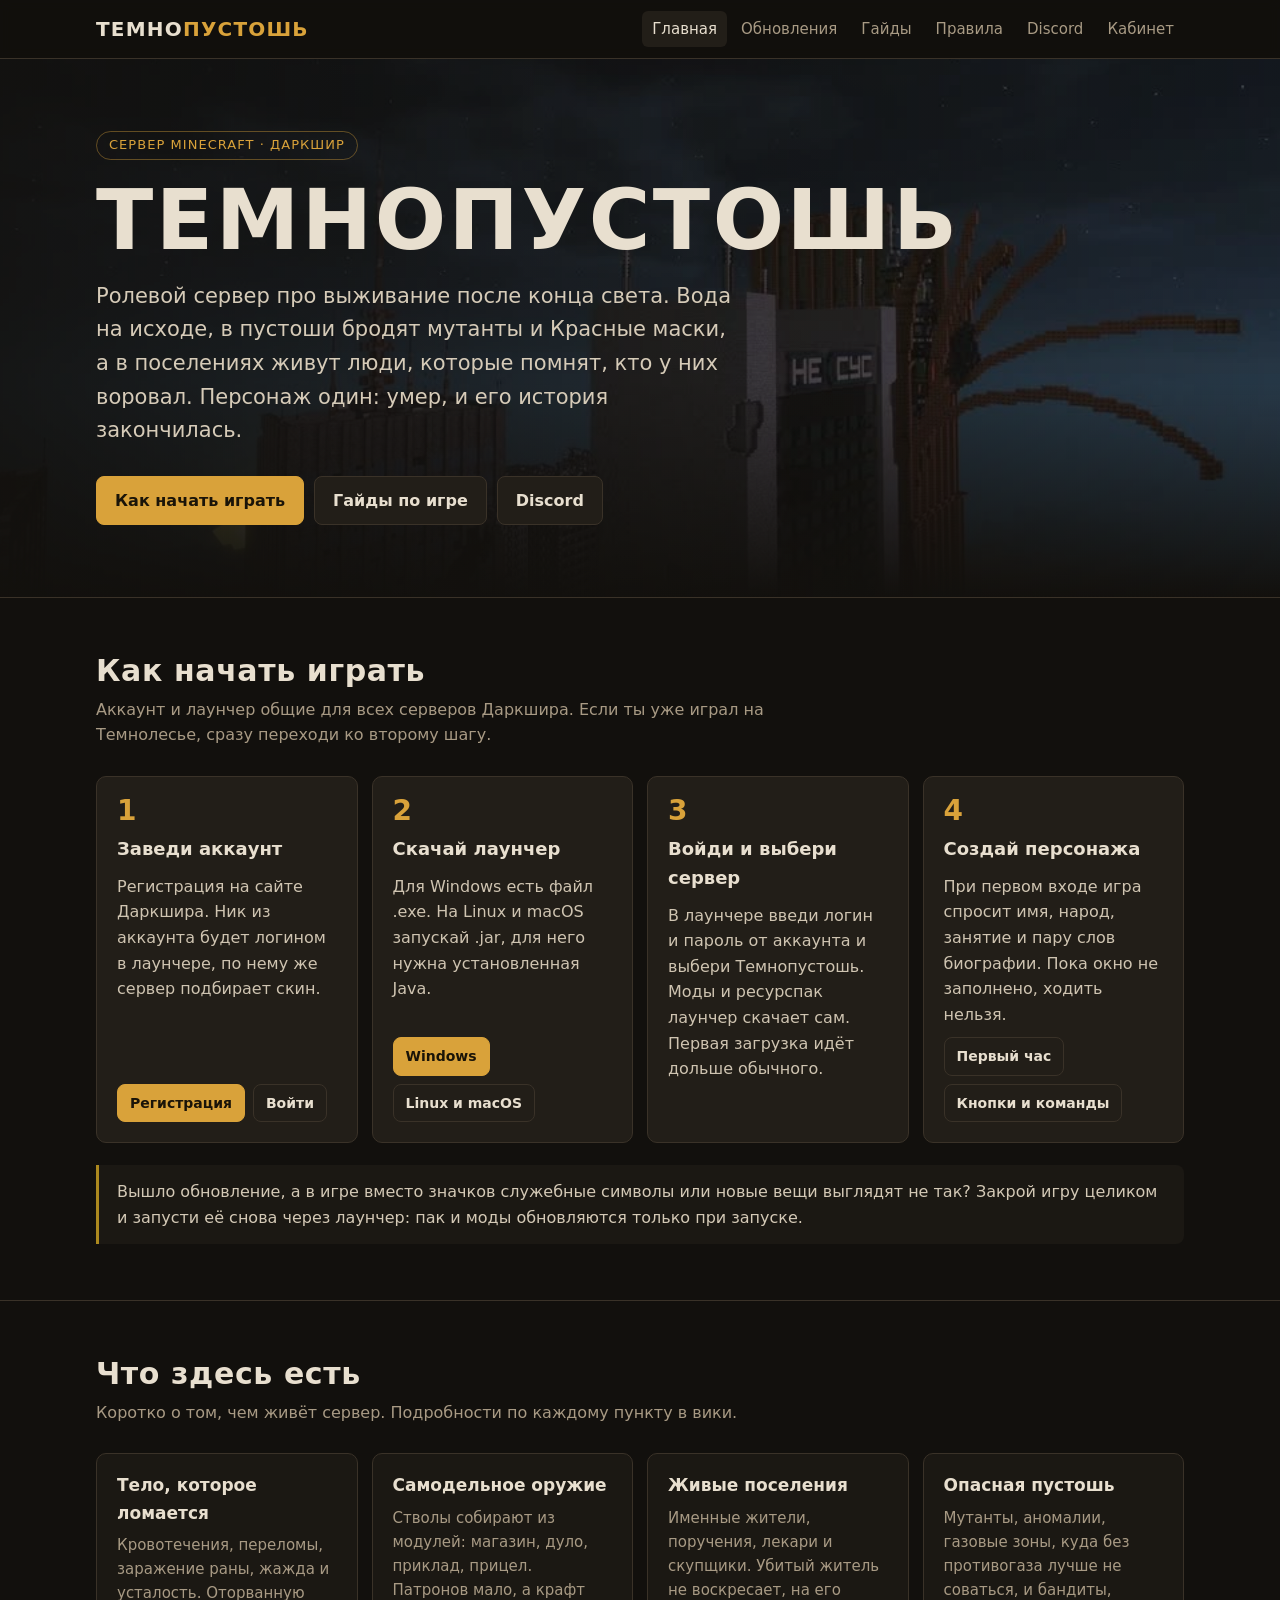
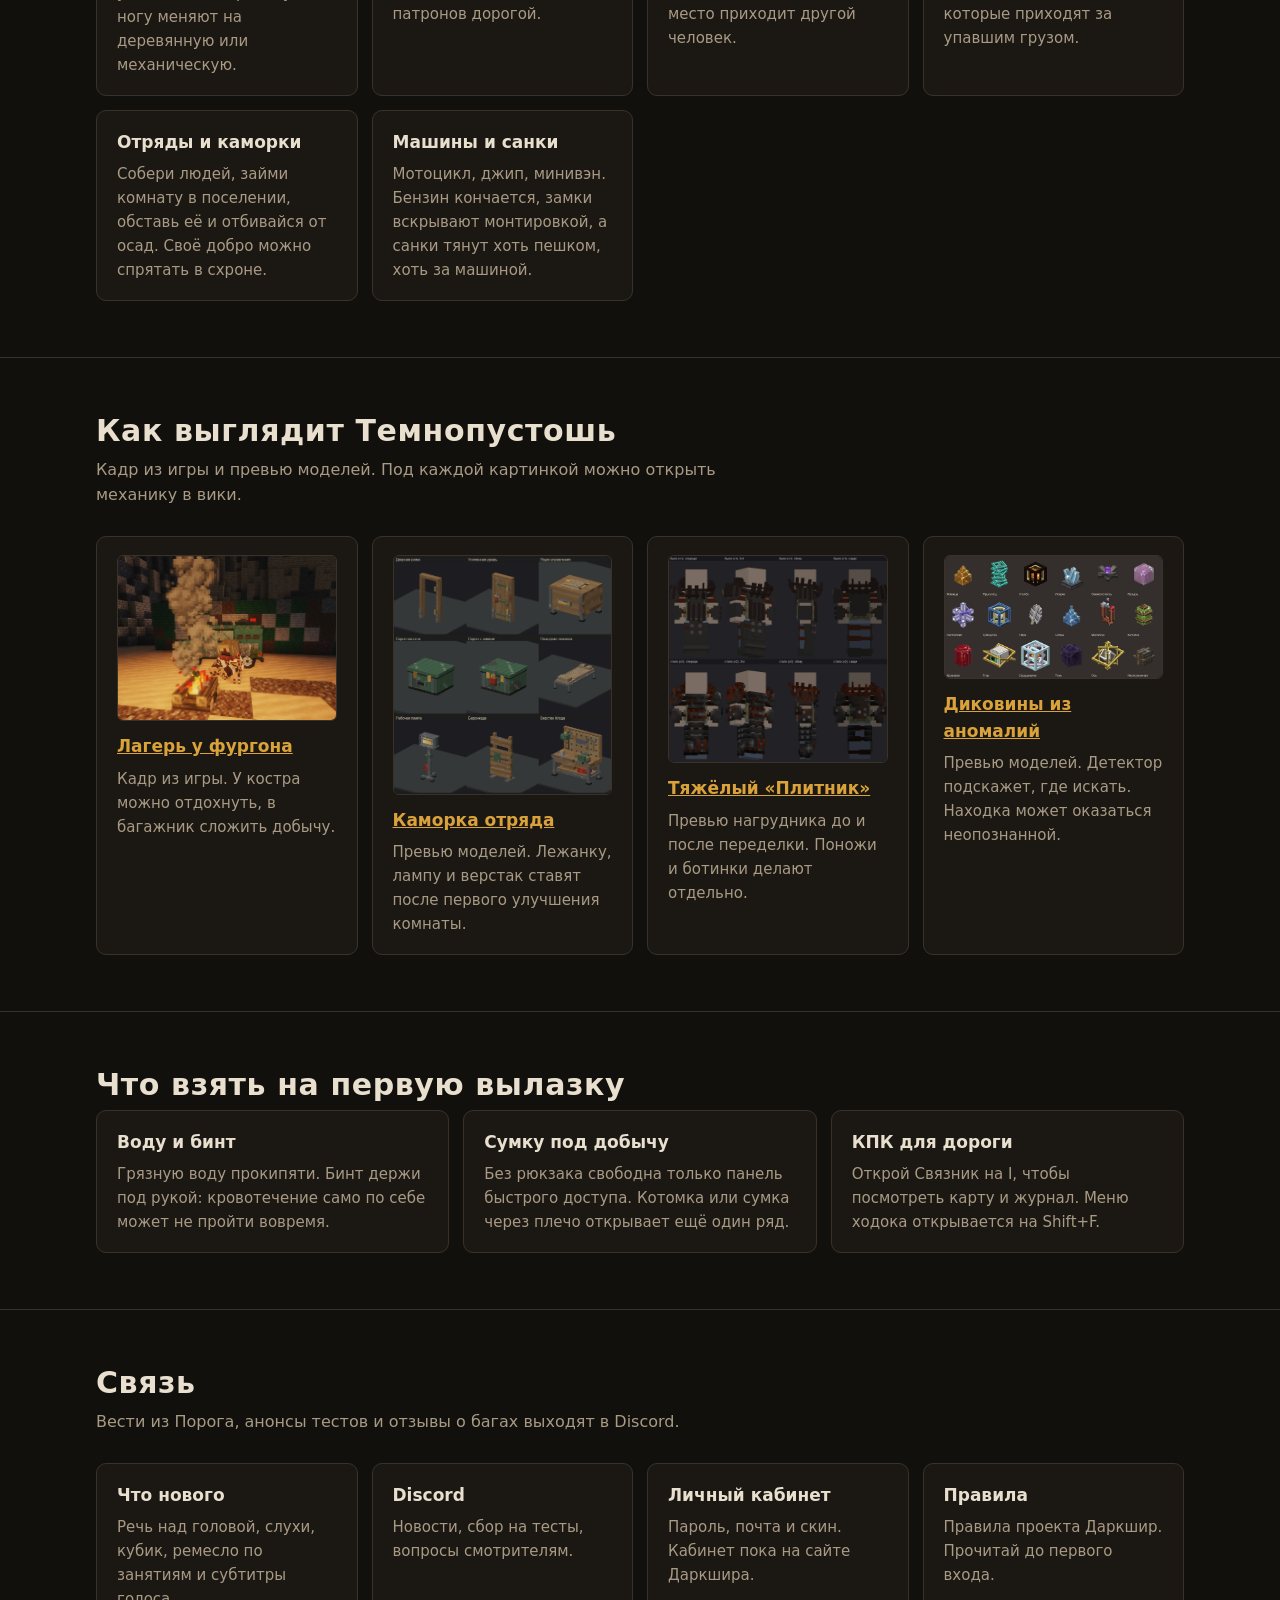
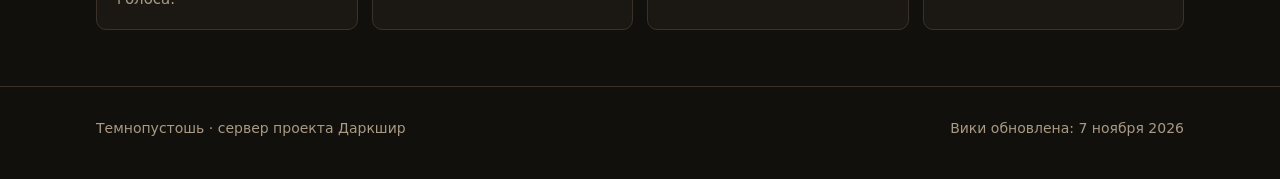
==== commit ded8a1bb: "Гайды по Темнопустоши и обновление 7 ноября" ====
--- a/index.html
+++ b/index.html
@@ -7,7 +7,7 @@
 <meta name="description" content="Темнопустошь — ролевой сервер Minecraft про выживание в пустоши. Как начать играть, лаунчер, Discord и вики.">
 <link rel="icon" href="data:image/svg+xml,%3Csvg xmlns='http://www.w3.org/2000/svg' viewBox='0 0 32 32'%3E%3Crect width='32' height='32' rx='6' fill='%2312100d'/%3E%3Cpath d='M6 24 16 6l10 18z' fill='none' stroke='%23d9a23a' stroke-width='3'/%3E%3C/svg%3E">
 <link rel="stylesheet" href="style.css?v=20261105">
-<script src="config.js?v=20261105"></script>
+<script src="config.js?v=20261107"></script>
 </head>
 <body>
 <header class="top">
@@ -15,8 +15,8 @@
     <a class="logo" href="index.html">Темно<span>пустошь</span></a>
     <nav class="nav">
       <a href="index.html" aria-current="page">Главная</a>
-      <a href="updates-20261105.html">Обновления</a>
-      <a href="wiki.html">Вики</a>
+      <a href="updates-20261107.html">Обновления</a>
+      <a href="wiki.html">Гайды</a>
       <a data-link="rules" href="#">Правила</a>
       <a data-link="discord" href="#">Discord</a>
       <a data-link="profile" href="#">Кабинет</a>
@@ -35,7 +35,7 @@
       <p class="lead">Ролевой сервер про выживание после конца света. Вода на исходе, в пустоши бродят мутанты и Красные маски, а в поселениях живут люди, которые помнят, кто у них воровал. Персонаж один: умер, и его история закончилась.</p>
       <div class="actions">
         <a class="btn main" href="#start">Как начать играть</a>
-        <a class="btn" href="wiki.html">Открыть вики</a>
+        <a class="btn" href="wiki.html">Гайды по игре</a>
         <a class="btn" data-link="discord" href="#">Discord</a>
       </div>
     </div>
@@ -69,7 +69,7 @@
         <div class="step">
           <h3>Создай персонажа</h3>
           <p>При первом входе игра спросит имя, народ, занятие и пару слов биографии. Пока окно не заполнено, ходить нельзя.</p>
-          <div class="row"><a class="btn small" href="wiki.html#character">Про персонажа</a></div>
+          <div class="row"><a class="btn small" href="wiki.html#first-route">Первый час</a> <a class="btn small" href="wiki.html#keys">Кнопки и команды</a></div>
         </div>
       </div>
       <p class="note">Вышло обновление, а в игре вместо значков служебные символы или новые вещи выглядят не так? Закрой игру целиком и запусти её снова через лаунчер: пак и моды обновляются только при запуске.</p>
@@ -136,7 +136,7 @@
       <h2>Связь</h2>
       <p class="sub">Вести из Порога, анонсы тестов и отзывы о багах выходят в Discord.</p>
       <div class="cards">
-        <a class="card" href="updates-20261105.html"><h3>Что нового</h3><p>Сводка за 27 октября – 5 ноября с картинками и подсказками по игре.</p></a>
+        <a class="card" href="updates-20261107.html"><h3>Что нового</h3><p>Речь над головой, слухи, кубик, ремесло по занятиям и субтитры голоса.</p></a>
         <a class="card" data-link="discord" href="#"><h3>Discord</h3><p>Новости, сбор на тесты, вопросы смотрителям.</p></a>
         <a class="card" data-link="profile" href="#"><h3>Личный кабинет</h3><p>Пароль, почта и скин. Кабинет пока на сайте Даркшира.</p></a>
         <a class="card" data-link="rules" href="#"><h3>Правила</h3><p>Правила проекта Даркшир. Прочитай до первого входа.</p></a>
--- a/style.css
+++ b/style.css
@@ -177,6 +177,23 @@
 mark { background: rgba(217, 162, 58, .35); color: inherit; border-radius: 2px; }
 .empty { color: var(--muted); padding: 30px 0; }
 .menu-btn { display: none; }
+.sr-only { position: absolute; width: 1px; height: 1px; overflow: hidden; clip-path: inset(50%); white-space: nowrap; }
+.search-label { display: block; margin-bottom: 5px; font-weight: 600; }
+.article { min-width: 0; overflow-wrap: anywhere; }
+.article:focus { outline: none; }
+.article :focus-visible, .side a:focus-visible, .side button:focus-visible { outline: 2px solid var(--accent); outline-offset: 3px; }
+.guide-routes { display: grid; grid-template-columns: repeat(2, minmax(0, 1fr)); gap: 10px; margin: 0 0 22px; }
+.guide-route { display: block; padding: 12px 14px; border: 1px solid var(--line); border-radius: 8px; background: var(--panel); font-weight: 700; text-decoration: none; }
+.guide-route:hover { border-color: var(--accent); }
+.guide-route span { display: block; color: var(--text); font-size: 14px; font-weight: 400; }
+.guide-index { margin-top: 28px; scroll-margin-top: 90px; }
+.chapter, .entry-links { display: flex; flex-wrap: wrap; gap: 6px 14px; font-size: 15px; }
+.chapter { margin-bottom: 20px; }
+.entry-links { margin-top: 12px; }
+.entry ol { padding-left: 24px; margin: 0 0 8px; color: #cdc2af; }
+.entry li { margin-bottom: 7px; }
+.keys { display: grid; gap: 6px 16px; grid-template-columns: repeat(auto-fit, minmax(min(235px, 100%), 1fr)); }
+.toc .n { color: var(--muted); }
 
 @media (max-width: 860px) {
   .wiki { grid-template-columns: 1fr; gap: 0; padding-top: 16px; }
@@ -187,4 +204,10 @@
   .hero .wrap { padding-top: 48px; padding-bottom: 48px; }
   .entry { padding: 16px; }
   .nav a { padding: 6px 8px; }
-}
+  .entry, .guide-index { scroll-margin-top: 130px; }
+}
+
+@media (max-width: 440px) {
+  .guide-routes { grid-template-columns: 1fr; }
+  .article h1 { font-size: 29px; }
+}
